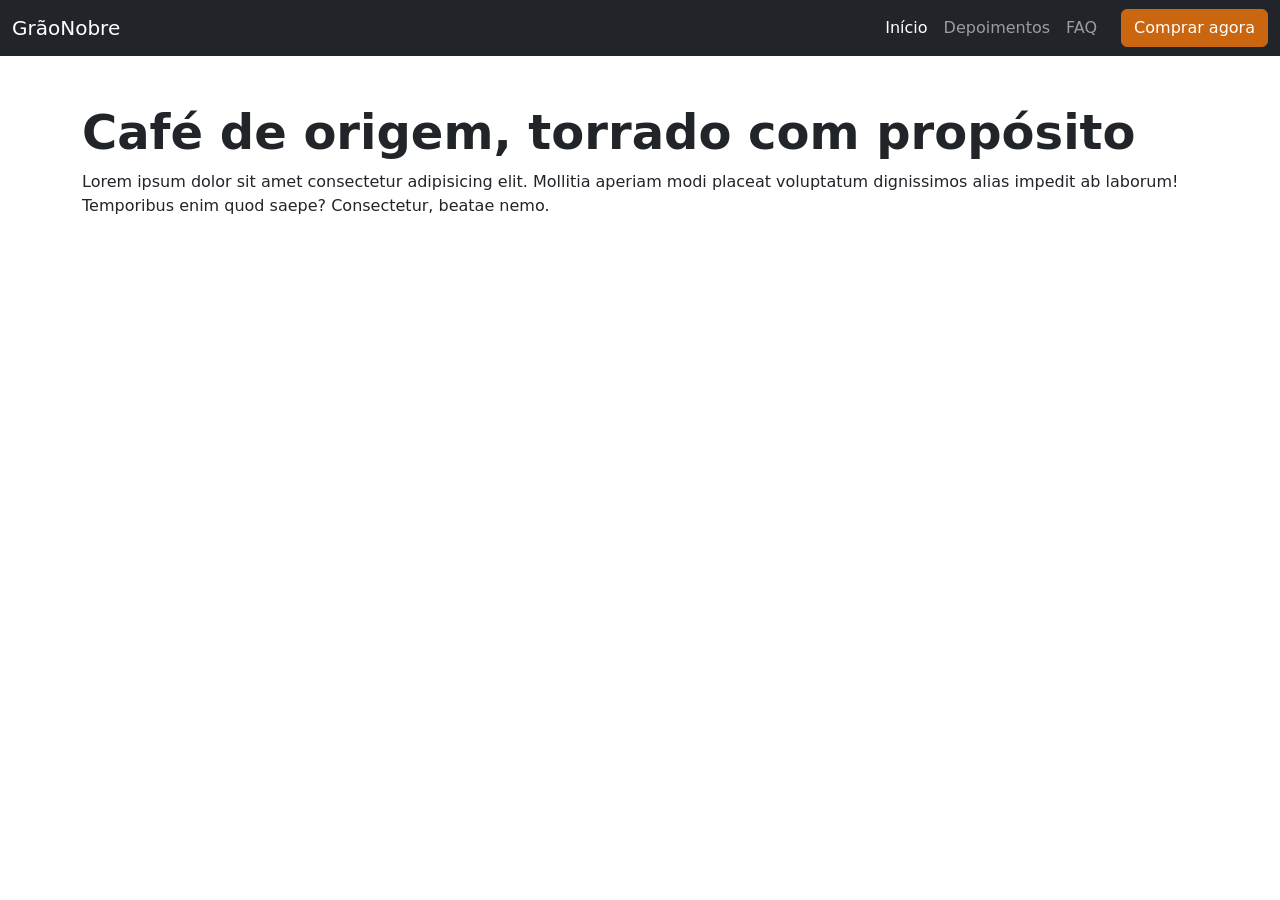
==== atividade_bootstrap/index.html @ e774edfd "feat: Organizando NavBar e adicionando botão interativo (modal)" ====
<!DOCTYPE html>
<html lang="en">
<head>
    <meta charset="UTF-8">
    <meta name="viewport" content="width=device-width, initial-scale=1.0">
    <link href="https://cdn.jsdelivr.net/npm/bootstrap@5.3.8/dist/css/bootstrap.min.css" rel="stylesheet"
    integrity="sha384-sRIl4kxILFvY47J16cr9ZwB07vP4J8+LH7qKQnuqkuIAvNWLzeN8tE5YBujZqJLB" crossorigin="anonymous">
    <title>Bootstrap</title>
</head>
<body>
    <nav class="navbar navbar-expand-lg bg-dark navbar-dark">
        <div class="container-fluid">
            <a class="navbar-brand" href="#">GrãoNobre</a>
            <button class="navbar-toggler" type="button" data-bs-toggle="collapse" data-bs-target="#navbarText"
                aria-controls="navbarText" aria-expanded="false" aria-label="Toggle navigation">
                <span class="navbar-toggler-icon"></span>
            </button>
            <div class="collapse navbar-collapse" id="navbarText">
                <div class="d-flex align-items-center ms-auto">
                    <ul class="navbar-nav mb-2 mb-lg-0 me-3">
                <li class="nav-item">
                    <a class="nav-link active" aria-current="page" href="#">Início</a>
                </li>
            <li class="nav-item">
                <a class="nav-link" href="#">Depoimentos</a>
            </li>
            <li class="nav-item">
                <a class="nav-link" href="#">FAQ</a>
            </li>
        </ul>

<button type="button" class="btn" style="background-color:#CA6510; border-color:#CA6510; color:#fff;" data-bs-toggle="modal" data-bs-target="#exampleModal">
  Comprar agora
</button>

<div class="modal fade" id="exampleModal" tabindex="-1" aria-labelledby="exampleModalLabel" aria-hidden="true">
  <div class="modal-dialog">
    <div class="modal-content">
      <div class="modal-header">
        <h1 class="modal-title fs-5" id="exampleModalLabel">Faça seu pedido:</h1>
        <button type="button" class="btn-close" data-bs-dismiss="modal" aria-label="Close"></button>
      </div>
      <div class="modal-body">
        Kit de degustação

      </div>
      <div class="modal-footer">
        <button type="button" class="btn btn-primary">Ir para o carrinho</button>
      </div>
    </div>
  </div>
</div>
            </div>
        </div>
    </nav>

    <div class="container my-5 text-direct">
    <h1 class="display-5 fw-bold">
        Café de origem, torrado com propósito
    </h1>
    <p>
        Lorem ipsum dolor sit amet consectetur adipisicing elit. Mollitia aperiam modi placeat voluptatum dignissimos alias impedit ab laborum! Temporibus enim quod saepe? Consectetur, beatae nemo.
    </p>
</div>


    <script src="https://cdn.jsdelivr.net/npm/bootstrap@5.3.8/dist/js/bootstrap.bundle.min.js"
        integrity="sha384-FKyoEForCGlyvwx9Hj09JcYn3nv7wiPVlz7YYwJrWVcXK/BmnVDxM+D2scQbITxI"
        crossorigin="anonymous"></script>
</body>
</html>
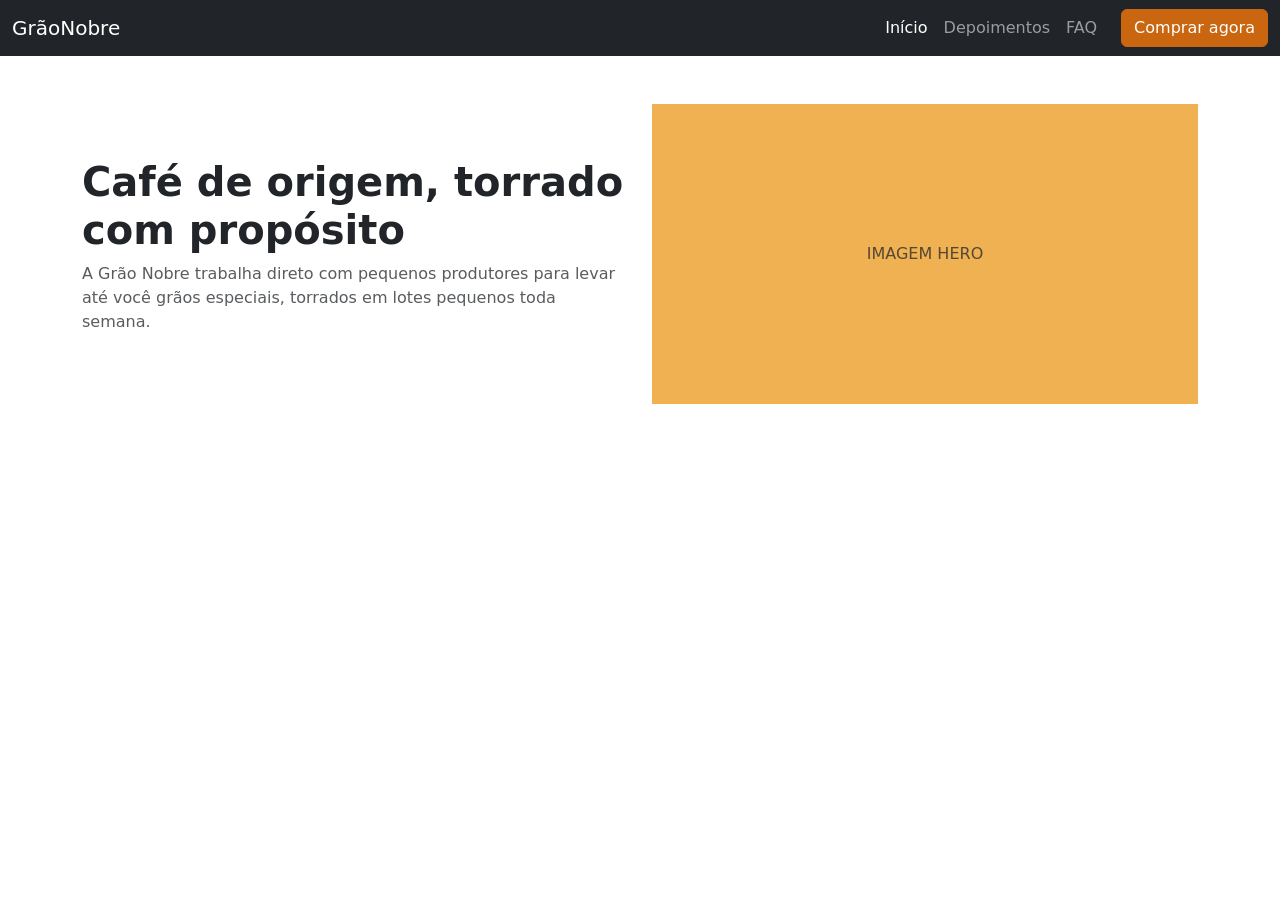
==== commit 6784b57d: "feat: Alinhando os textos e adicionando o container de imagem" ====
--- a/atividade_bootstrap/index.html
+++ b/atividade_bootstrap/index.html
@@ -54,16 +54,19 @@
         </div>
     </nav>
 
-    <div class="container my-5 text-direct">
-    <h1 class="display-5 fw-bold">
-        Café de origem, torrado com propósito
-    </h1>
-    <p>
-        Lorem ipsum dolor sit amet consectetur adipisicing elit. Mollitia aperiam modi placeat voluptatum dignissimos alias impedit ab laborum! Temporibus enim quod saepe? Consectetur, beatae nemo.
-    </p>
-</div>
-
-
+    <div class="container my-5">
+        <div class="row align-items-center">
+            <div class="col-lg-6">
+                <h1 class="fw-bold">Café de origem, torrado com propósito</h1>
+                    <p class="text-muted">A Grão Nobre trabalha direto com pequenos produtores para levar até você grãos especiais, torrados em lotes pequenos toda semana.</p>
+            </div>
+            <div class="col-lg-6">
+                <div class="d-flex align-items-center justify-content-center" style="height: 300px; background-color: #f0b153;">
+                    <span class="text-muted">IMAGEM HERO</span>
+                </div>
+            </div>
+        </div>
+    </div>    
     <script src="https://cdn.jsdelivr.net/npm/bootstrap@5.3.8/dist/js/bootstrap.bundle.min.js"
         integrity="sha384-FKyoEForCGlyvwx9Hj09JcYn3nv7wiPVlz7YYwJrWVcXK/BmnVDxM+D2scQbITxI"
         crossorigin="anonymous"></script>
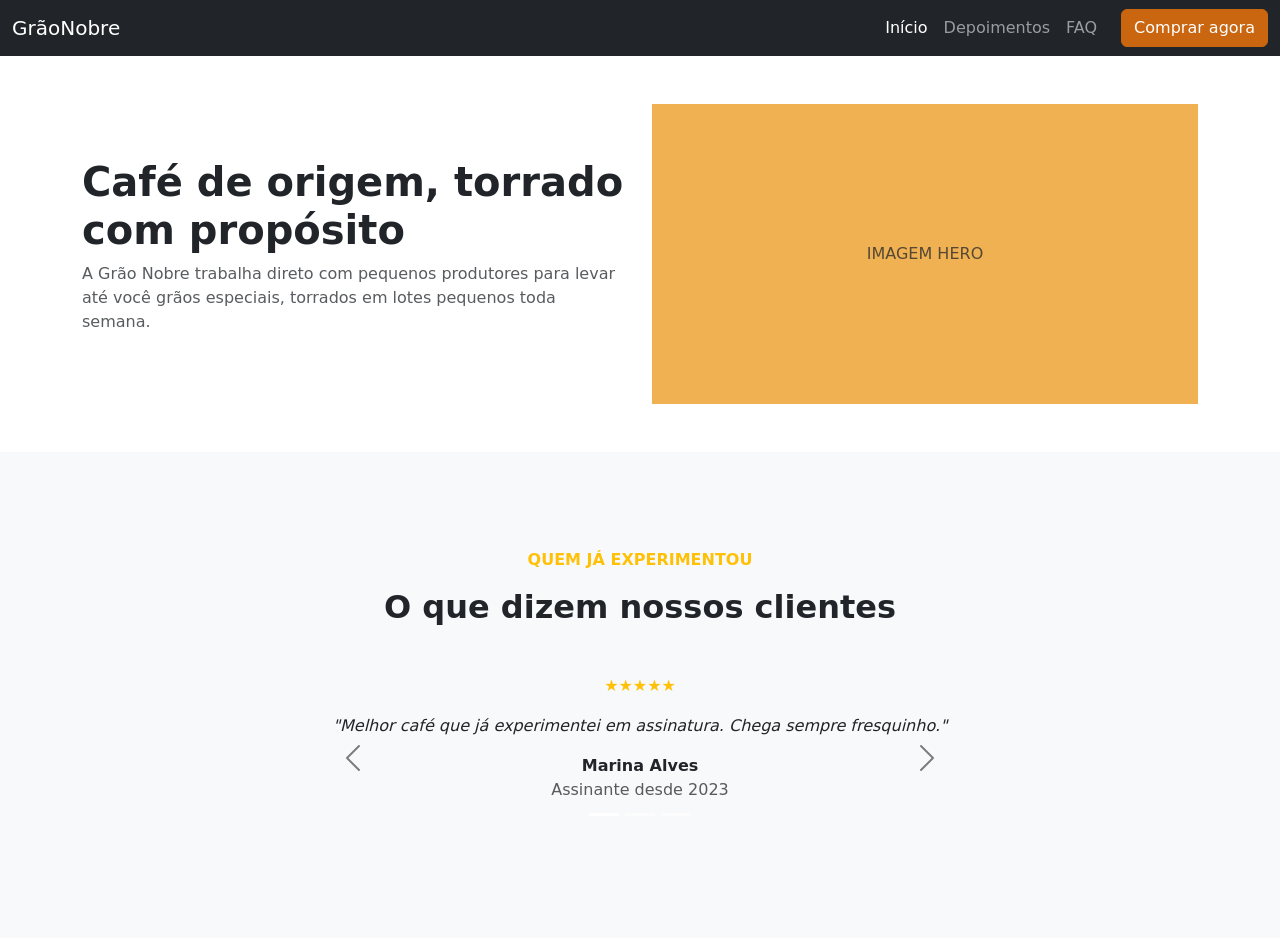
==== commit 3cb9fb54: "feat: Incluindo o Carousel com títulos, nomes e avaliações" ====
--- a/atividade_bootstrap/index.html
+++ b/atividade_bootstrap/index.html
@@ -65,8 +65,57 @@
                     <span class="text-muted">IMAGEM HERO</span>
                 </div>
             </div>
-        </div>
-    </div>    
+        </div>  
+    </div>
+    
+<div class="bg-light py-5">    
+    <div class="container my-5" style="max-width: 700px;">
+  <div class="text-center mb-5">
+    <p class="text-warning fw-bold text-uppercase">Quem já experimentou</p>
+    <h2 class="fw-bold">O que dizem nossos clientes</h2>
+  </div>
+
+  <div id="carouselExampleIndicators" class="carousel slide">
+    <div class="carousel-indicators">
+      <button type="button" data-bs-target="#carouselExampleIndicators" data-bs-slide-to="0" class="active" aria-current="true" aria-label="Slide 1"></button>
+      <button type="button" data-bs-target="#carouselExampleIndicators" data-bs-slide-to="1" aria-label="Slide 2"></button>
+      <button type="button" data-bs-target="#carouselExampleIndicators" data-bs-slide-to="2" aria-label="Slide 3"></button>
+    </div>
+
+    <div class="carousel-inner text-center pb-4">
+      <div class="carousel-item active">
+        <p class="text-warning">★★★★★</p>
+        <p class="fst-italic">"Melhor café que já experimentei em assinatura. Chega sempre fresquinho."</p>
+        <p class="fw-bold mb-0">Marina Alves</p>
+        <p class="text-muted">Assinante desde 2023</p>
+      </div>
+      <div class="carousel-item">
+        <p class="text-warning">★★★★★</p>
+        <p class="fst-italic">"Café realmente diferente! O gosto é algo diferente de tudo que já provei."</p>
+        <p class="fw-bold mb-0">João</p>
+        <p class="text-muted">Assinante desde 2024</p>
+      </div>
+      <div class="carousel-item">
+        <p class="text-warning">★★★★</p>
+        <p class="fst-italic">"Um gosto muito especial. Acho que podia vir uma quantidade maior porém é ótimo do mesmo jeito!"</p>
+        <p class="fw-bold mb-0">Sophia</p>
+        <p class="text-muted">Assinante desde 2026</p>
+      </div>
+    </div>
+
+    <button class="carousel-control-prev" type="button" data-bs-target="#carouselExampleIndicators" data-bs-slide="prev">
+      <span class="carousel-control-prev-icon" aria-hidden="true" style="filter: invert(1)"></span>
+      <span class="visually-hidden">Previous</span>
+    </button>
+    <button class="carousel-control-next" type="button" data-bs-target="#carouselExampleIndicators" data-bs-slide="next">
+      <span class="carousel-control-next-icon" aria-hidden="true" style="filter: invert(1)"></span>
+      <span class="visually-hidden">Next</span>
+    </button>
+  </div>
+</div>
+</div>
+    
+
     <script src="https://cdn.jsdelivr.net/npm/bootstrap@5.3.8/dist/js/bootstrap.bundle.min.js"
         integrity="sha384-FKyoEForCGlyvwx9Hj09JcYn3nv7wiPVlz7YYwJrWVcXK/BmnVDxM+D2scQbITxI"
         crossorigin="anonymous"></script>
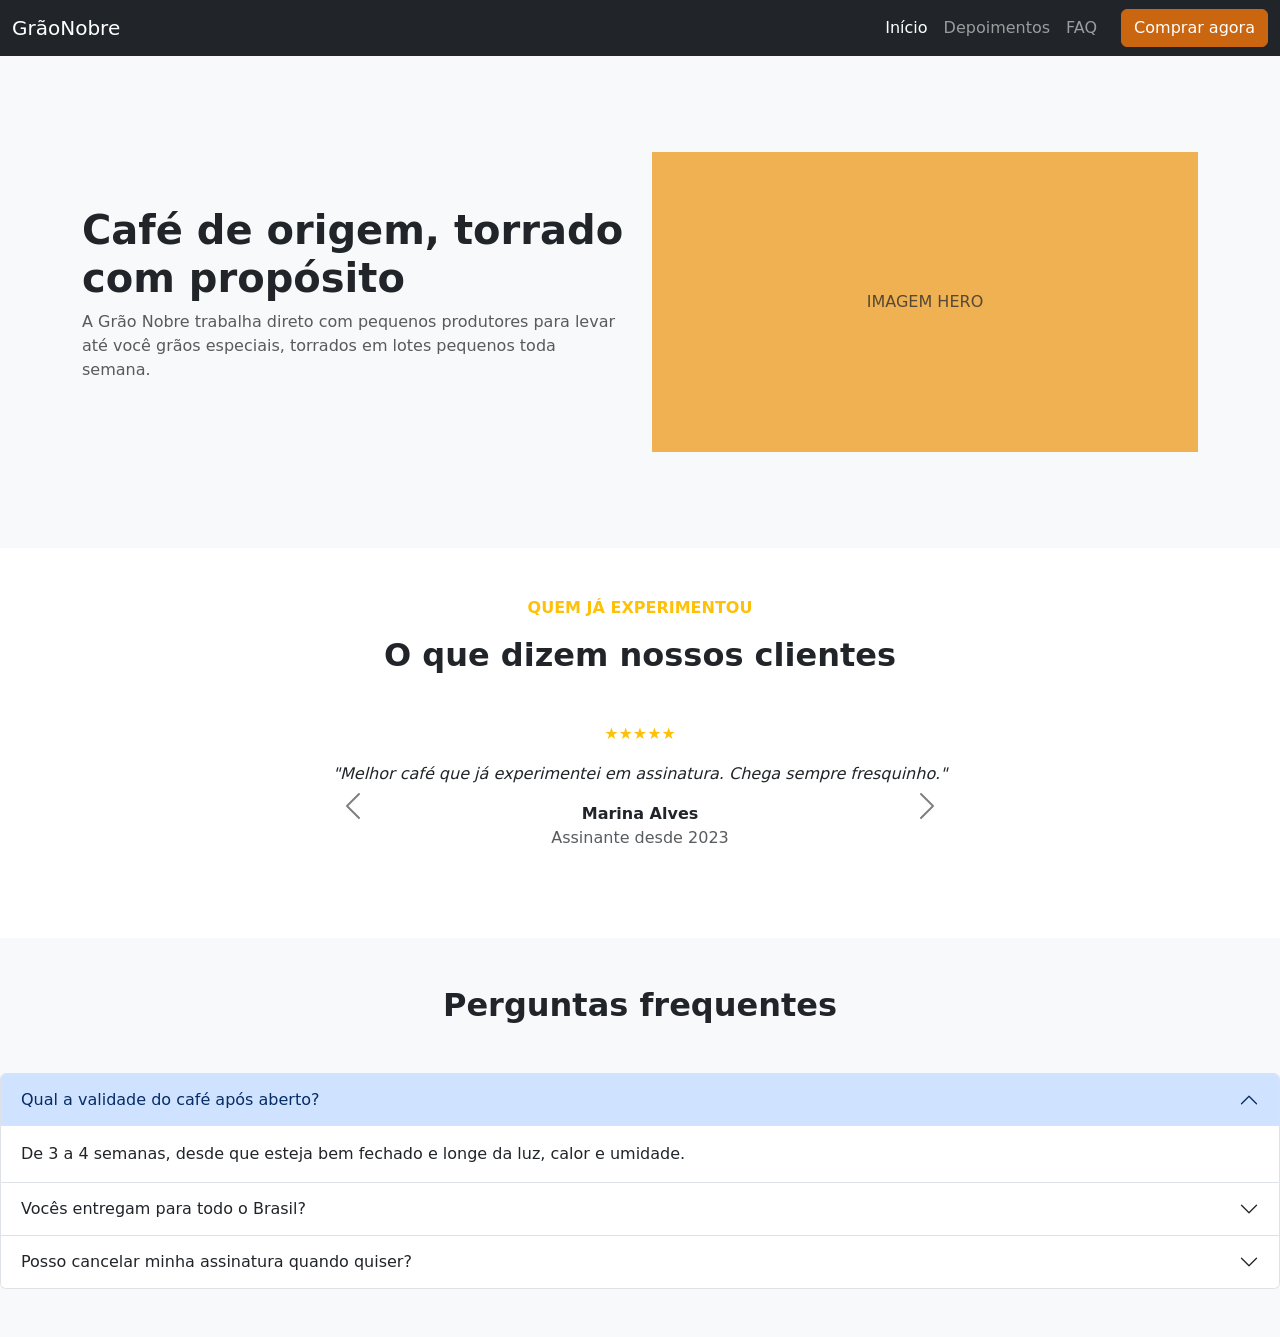
==== commit 5934bb19: "feat: Adicionando o Accordion com perguntas frequentes e respostas" ====
--- a/atividade_bootstrap/index.html
+++ b/atividade_bootstrap/index.html
@@ -53,7 +53,7 @@
             </div>
         </div>
     </nav>
-
+<div class="bg-light py-5">
     <div class="container my-5">
         <div class="row align-items-center">
             <div class="col-lg-6">
@@ -67,8 +67,9 @@
             </div>
         </div>  
     </div>
-    
-<div class="bg-light py-5">    
+</div>
+
+        
     <div class="container my-5" style="max-width: 700px;">
   <div class="text-center mb-5">
     <p class="text-warning fw-bold text-uppercase">Quem já experimentou</p>
@@ -115,6 +116,51 @@
 </div>
 </div>
     
+<div class="bg-light py-5">
+    <div class="text-center mb-5">
+        <h2 class="fw-bold">Perguntas frequentes</h2>
+    </div>
+
+    <div class="accordion" id="accordionExample">
+  <div class="accordion-item">
+    <h2 class="accordion-header">
+      <button class="accordion-button" type="button" data-bs-toggle="collapse" data-bs-target="#collapseOne" aria-expanded="true" aria-controls="collapseOne">
+        Qual a validade do café após aberto?
+      </button>
+    </h2>
+    <div id="collapseOne" class="accordion-collapse collapse show" data-bs-parent="#accordionExample">
+      <div class="accordion-body">
+        De 3 a 4 semanas, desde que esteja bem fechado e longe da luz, calor e umidade.
+      </div>
+    </div>
+  </div>
+  <div class="accordion-item">
+    <h2 class="accordion-header">
+      <button class="accordion-button collapsed" type="button" data-bs-toggle="collapse" data-bs-target="#collapseTwo" aria-expanded="false" aria-controls="collapseTwo">
+        Vocês entregam para todo o Brasil?
+      </button>
+    </h2>
+    <div id="collapseTwo" class="accordion-collapse collapse" data-bs-parent="#accordionExample">
+      <div class="accordion-body">
+        Sim! Enviamos para todas as regiões, com prazo médio de 3 a 7 dias úteis dependendo da localidade.
+      </div>
+    </div>
+  </div>
+  <div class="accordion-item">
+    <h2 class="accordion-header">
+      <button class="accordion-button collapsed" type="button" data-bs-toggle="collapse" data-bs-target="#collapseThree" aria-expanded="false" aria-controls="collapseThree">
+        Posso cancelar minha assinatura quando quiser?
+      </button>
+    </h2>
+    <div id="collapseThree" class="accordion-collapse collapse" data-bs-parent="#accordionExample">
+      <div class="accordion-body">
+        Obviamente! Sempre prezamos pelo entendimento e feedback do cliente independe se gostou ou não, os clientes ficam livres para cancelar a assinatura quando desejarem!
+      </div>
+    </div>
+  </div>
+</div>
+</div>
+
 
     <script src="https://cdn.jsdelivr.net/npm/bootstrap@5.3.8/dist/js/bootstrap.bundle.min.js"
         integrity="sha384-FKyoEForCGlyvwx9Hj09JcYn3nv7wiPVlz7YYwJrWVcXK/BmnVDxM+D2scQbITxI"
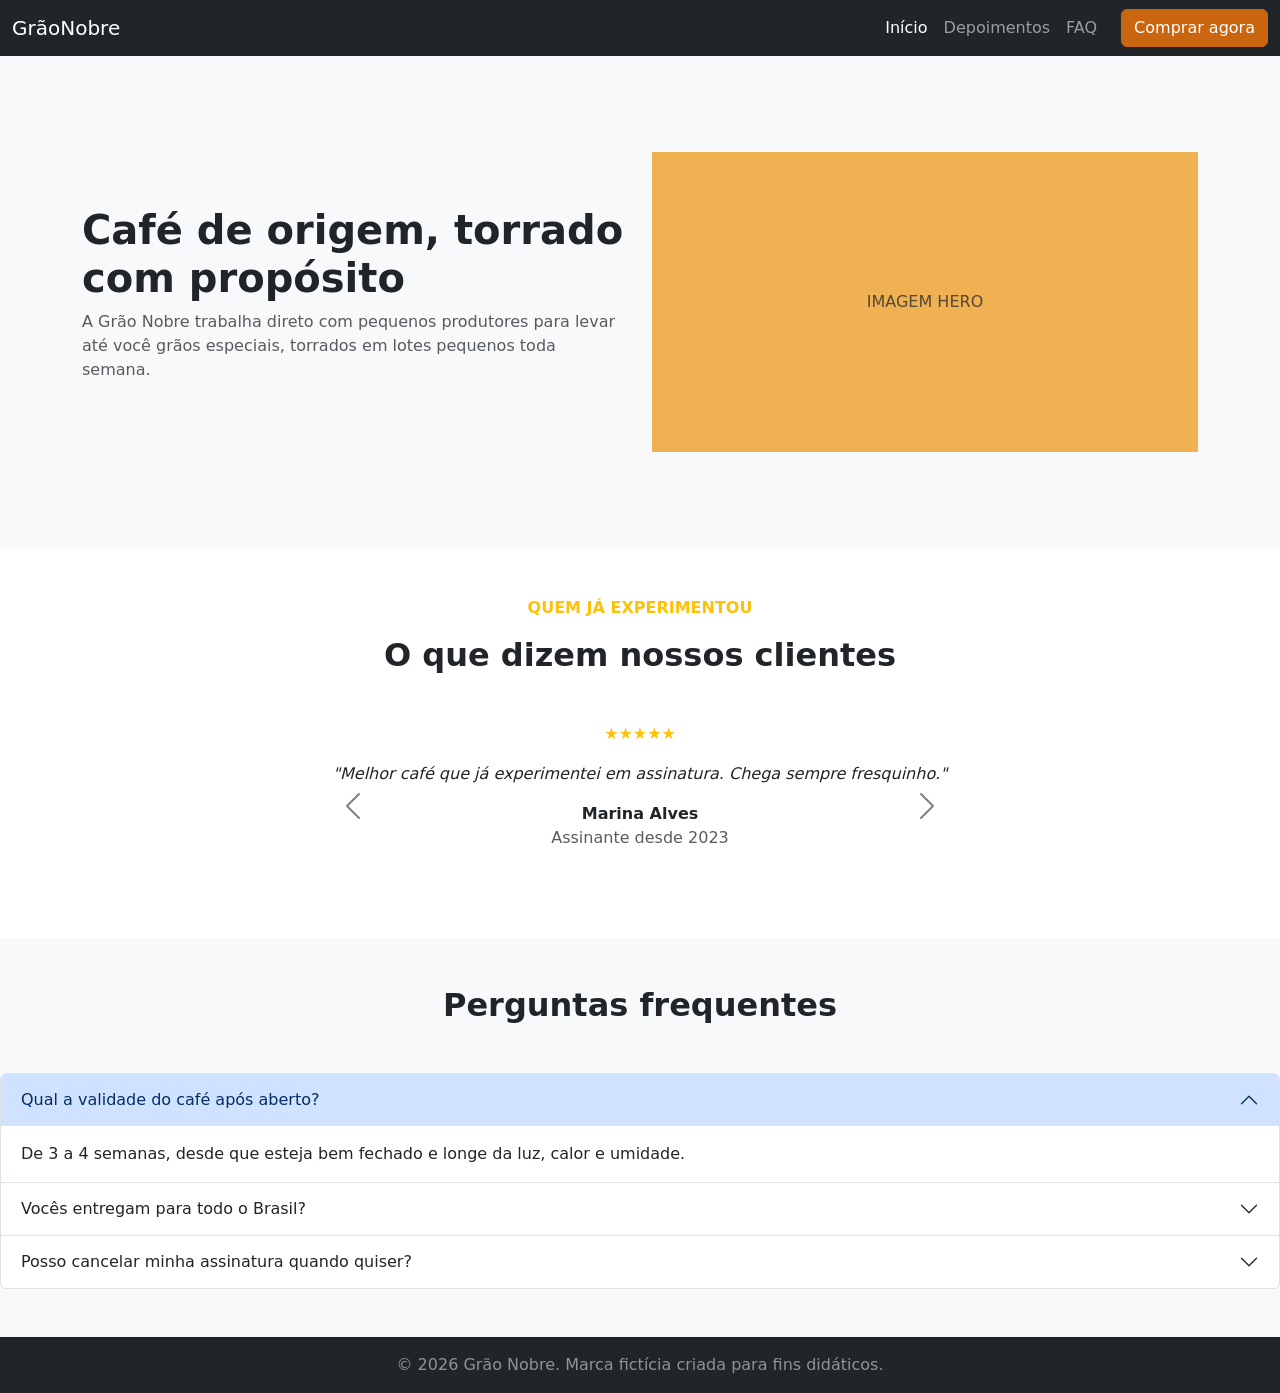
==== commit a36ba3bb: "feat: Configurando o footer" ====
--- a/atividade_bootstrap/index.html
+++ b/atividade_bootstrap/index.html
@@ -161,6 +161,9 @@
 </div>
 </div>
 
+<footer class="bg-dark text-light text-center py-3">
+  <p class="mb-0 text-white-50">© 2026 Grão Nobre. Marca fictícia criada para fins didáticos.</p>
+</footer>
 
     <script src="https://cdn.jsdelivr.net/npm/bootstrap@5.3.8/dist/js/bootstrap.bundle.min.js"
         integrity="sha384-FKyoEForCGlyvwx9Hj09JcYn3nv7wiPVlz7YYwJrWVcXK/BmnVDxM+D2scQbITxI"
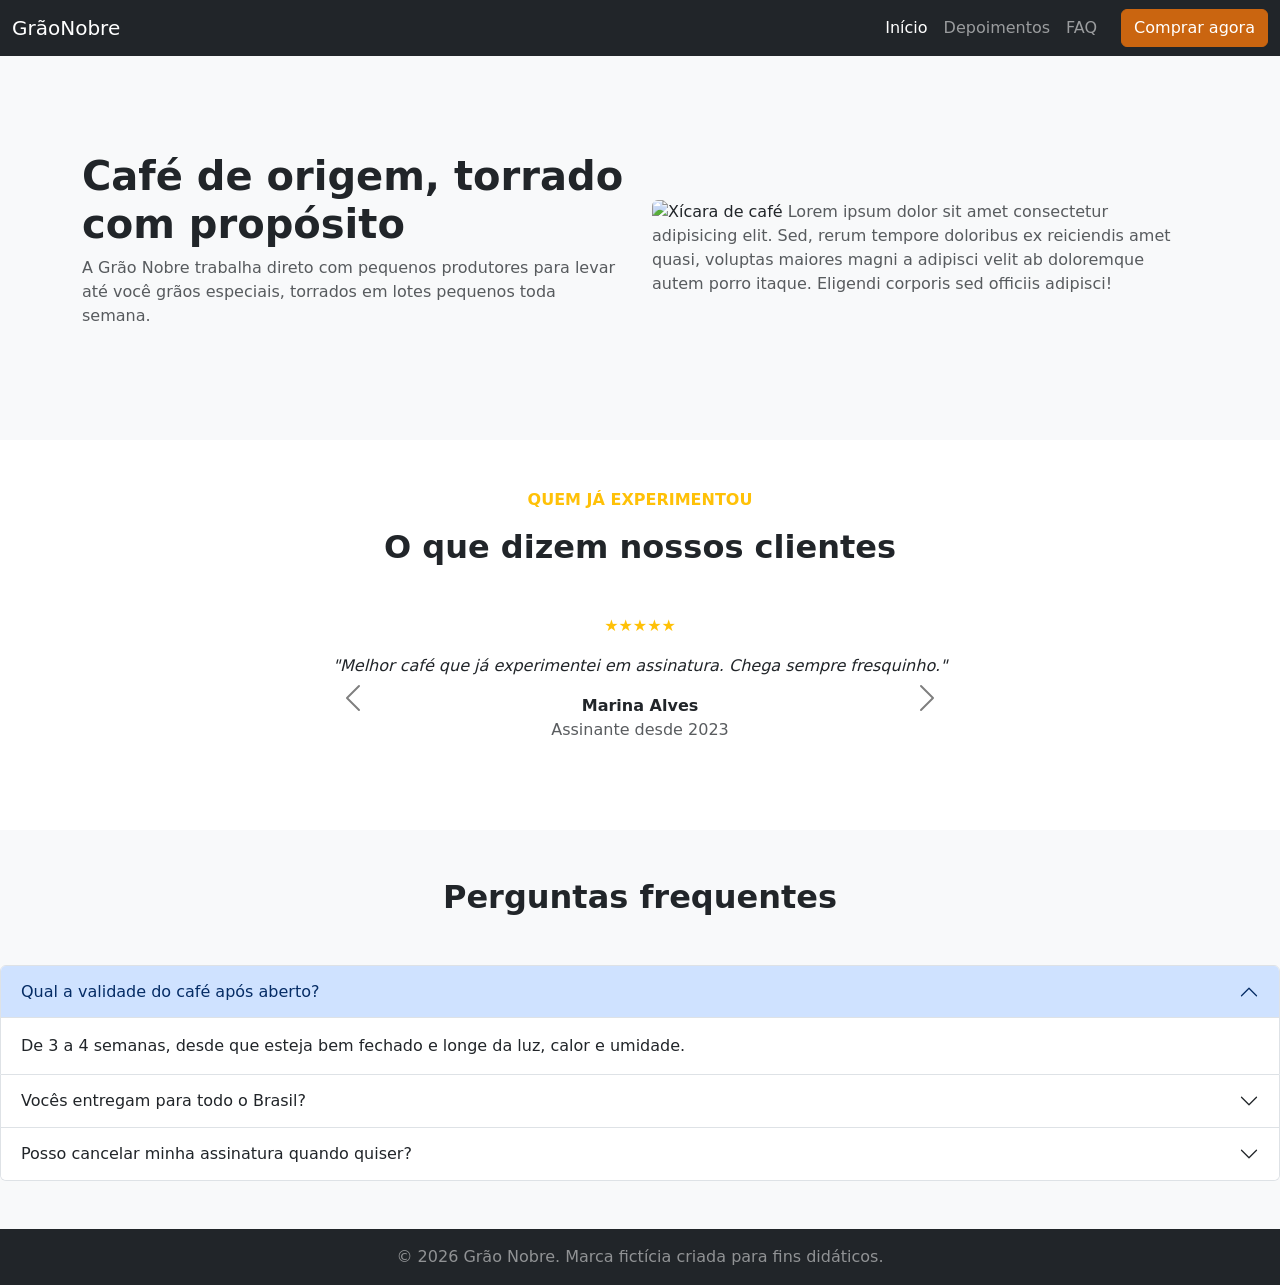
==== commit 70aea9d7: "feat: Colocando imagem de café e descrição" ====
--- a/atividade_bootstrap/index.html
+++ b/atividade_bootstrap/index.html
@@ -61,8 +61,8 @@
                     <p class="text-muted">A Grão Nobre trabalha direto com pequenos produtores para levar até você grãos especiais, torrados em lotes pequenos toda semana.</p>
             </div>
             <div class="col-lg-6">
-                <div class="d-flex align-items-center justify-content-center" style="height: 300px; background-color: #f0b153;">
-                    <span class="text-muted">IMAGEM HERO</span>
+                <img src="https://images.unsplash.com/photo-1502462041640-b3d7e50d0662?q=80&w=1471&auto=format&fit=crop&ixlib=rb-4.1.0&ixid=M3wxMjA3fDB8MHxwaG90by1wYWdlfHx8fGVufDB8fHx8fA%3D%3D" class="img-fluid rounded" alt="Xícara de café">
+                    <span class="text-muted">Lorem ipsum dolor sit amet consectetur adipisicing elit. Sed, rerum tempore doloribus ex reiciendis amet quasi, voluptas maiores magni a adipisci velit ab doloremque autem porro itaque. Eligendi corporis sed officiis adipisci!</span>
                 </div>
             </div>
         </div>  
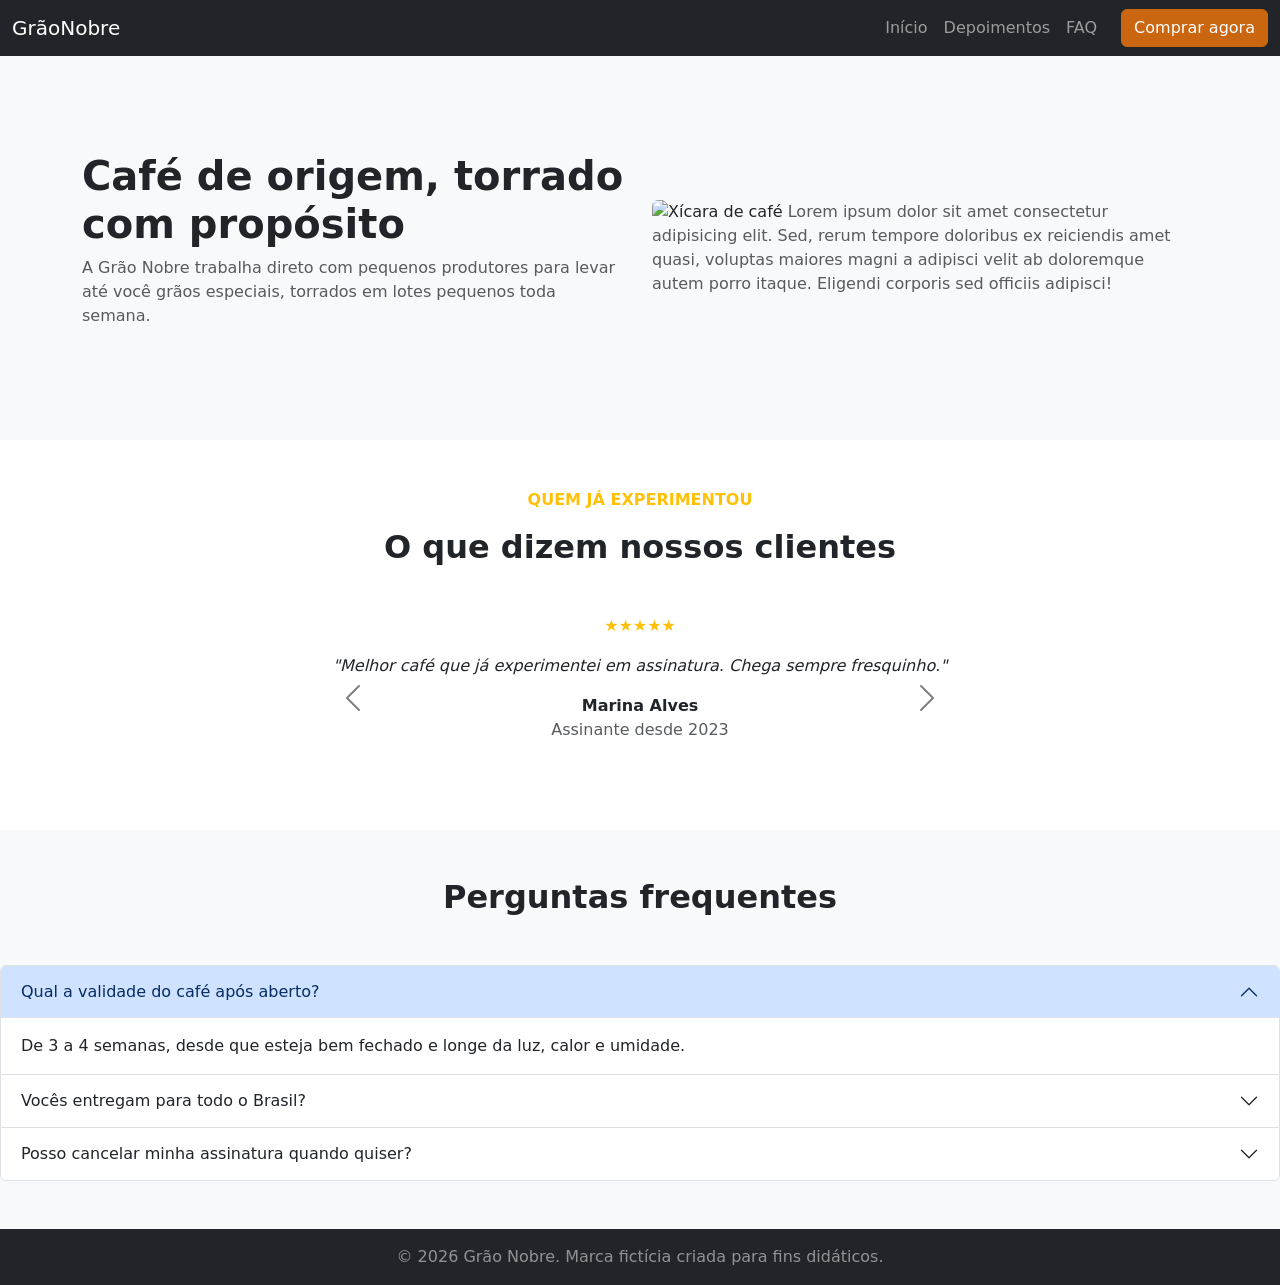
==== commit b91330f9: "feat: Implementando links clicáveis das seções" ====
--- a/atividade_bootstrap/index.html
+++ b/atividade_bootstrap/index.html
@@ -19,13 +19,13 @@
                 <div class="d-flex align-items-center ms-auto">
                     <ul class="navbar-nav mb-2 mb-lg-0 me-3">
                 <li class="nav-item">
-                    <a class="nav-link active" aria-current="page" href="#">Início</a>
+                    <a class="nav-link" href="#inicio">Início</a>
                 </li>
             <li class="nav-item">
-                <a class="nav-link" href="#">Depoimentos</a>
+                <a class="nav-link" href="#Depoimentos">Depoimentos</a>
             </li>
             <li class="nav-item">
-                <a class="nav-link" href="#">FAQ</a>
+                <a class="nav-link" href="#faq">FAQ</a>
             </li>
         </ul>
 
@@ -54,7 +54,7 @@
         </div>
     </nav>
 <div class="bg-light py-5">
-    <div class="container my-5">
+    <div class="container my-5" id="inicio">
         <div class="row align-items-center">
             <div class="col-lg-6">
                 <h1 class="fw-bold">Café de origem, torrado com propósito</h1>
@@ -70,7 +70,7 @@
 </div>
 
         
-    <div class="container my-5" style="max-width: 700px;">
+    <div class="container my-5" id="Depoimentos" style="max-width: 700px;">
   <div class="text-center mb-5">
     <p class="text-warning fw-bold text-uppercase">Quem já experimentou</p>
     <h2 class="fw-bold">O que dizem nossos clientes</h2>
@@ -116,7 +116,7 @@
 </div>
 </div>
     
-<div class="bg-light py-5">
+<div class="bg-light py-5" id="faq">
     <div class="text-center mb-5">
         <h2 class="fw-bold">Perguntas frequentes</h2>
     </div>
